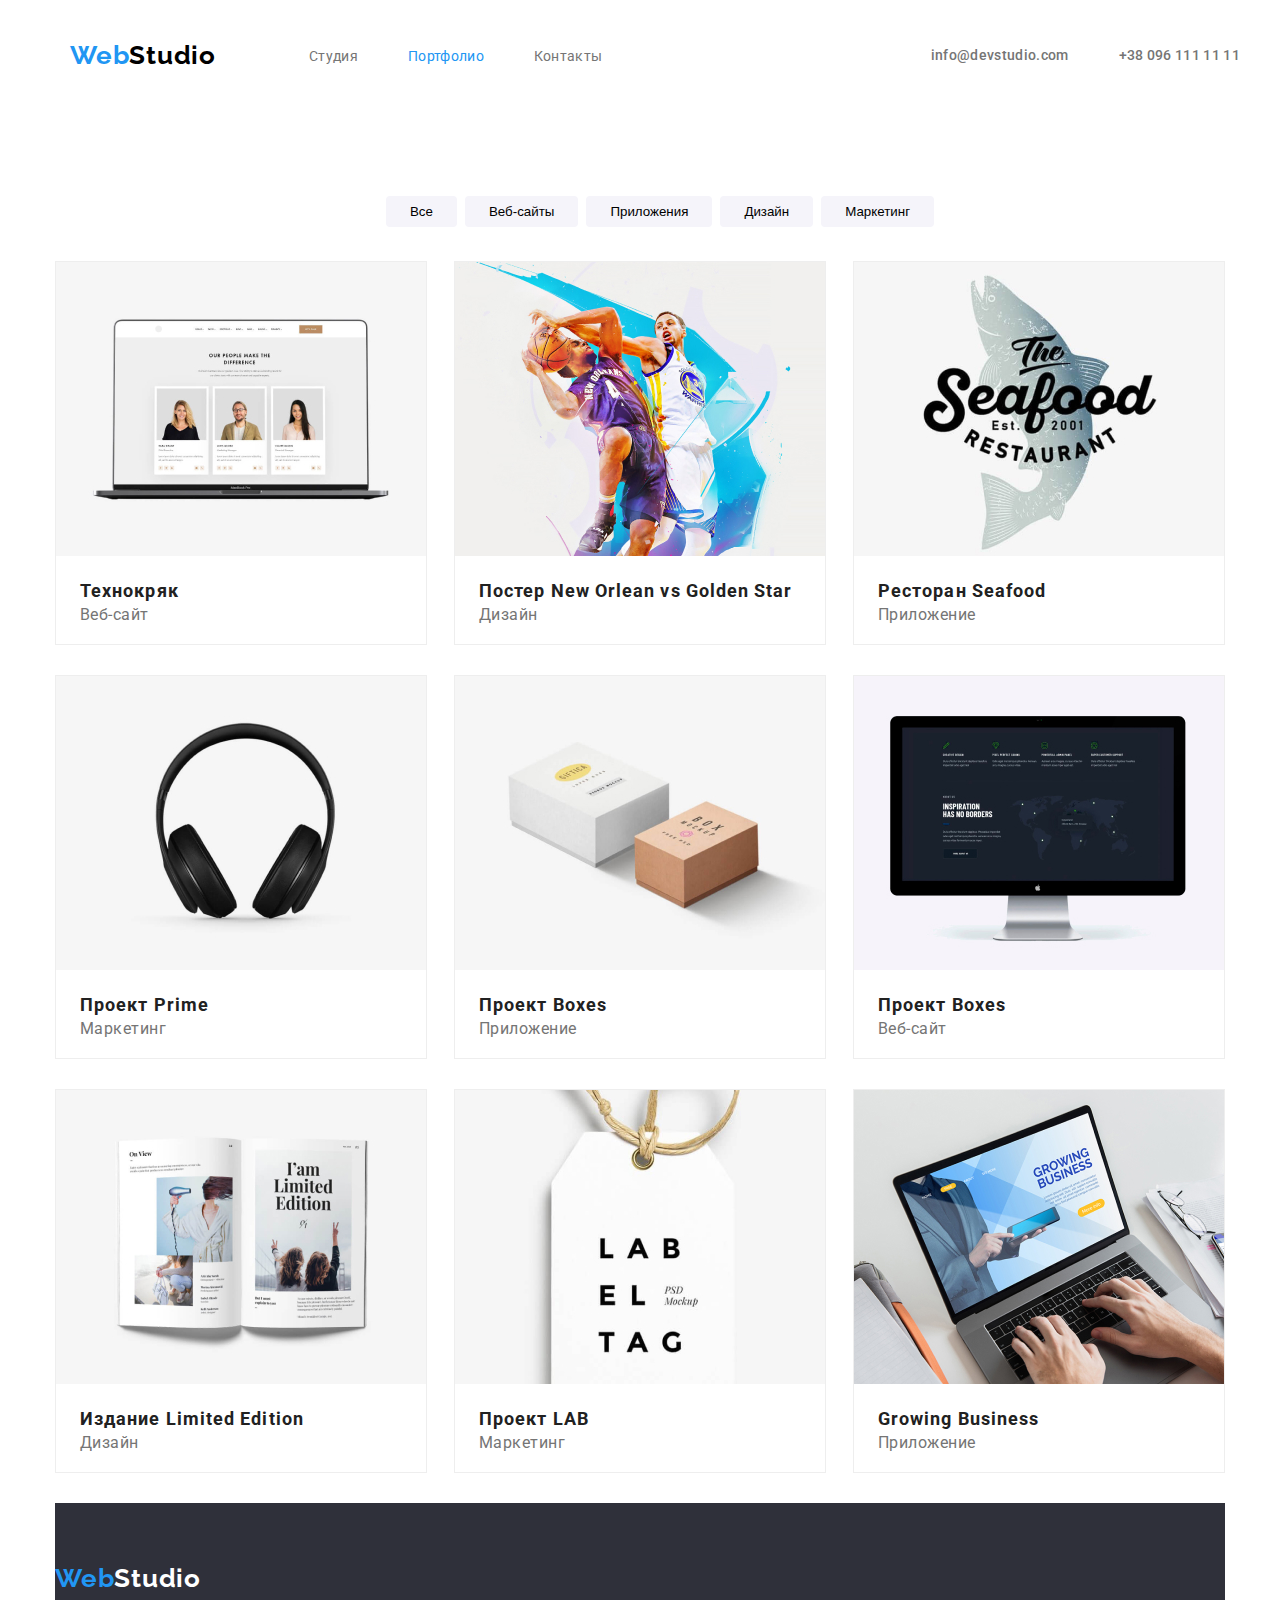
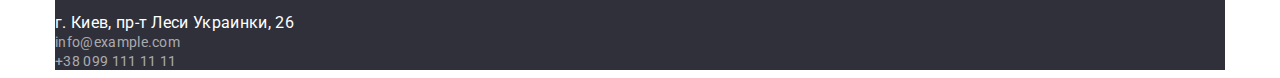
==== portfolio.html @ 0a267958 "Клонирует файлы, добавляет стили, ставит флексы" ====
<!DOCTYPE html>
<html lang="ru">
<head>
    <meta charset="UTF-8">
    <meta name="viewport" content="width=device-width, initial-scale=1.0">
    <title>Портфолио</title>
    <link href="https://fonts.googleapis.com/css2?family=Raleway:wght@700&family=Roboto:wght@400;500;700;900&display=swap" rel="stylesheet">
    <link rel="stylesheet" href="./css/common.css">
    <link rel="stylesheet" href="./css/style.css">
</head>
<body class="page-body container">
    <!-- Шапка сайта -->
    <header class="page-header">
        <nav class="container main-nav">
            <a href="" id="head" lang="en" class="logo">Web<span class="studio-bl">Studio</span></a>
            <ul class="site-nav">
                <li class="list"><a href="./index.html" class="link">Студия</a></li>
                <li class="list"><a href="./portfolio.html" class="link current">Портфолио</a></li>
                <li class="list"><a href="" class="link">Контакты</a></li>
            </ul>
            <ul class="cont-nav">
                <li class="list"><a href="mailto:info@devstudio.com" class="contacts">info@devstudio.com</a></li>
                <li class="list"><a href="tel:+380961111111" class="contacts">+38 096 111 11 11</a></li>
            </ul> 
        </nav>
           
    </header>
    <!-- Основной уникальный контент -->
    <main class="main-port">
        <div class="port-container">
            <h1 class="hidden">Портфолио</h1>
            <ul class="portfolio-list">
                <li class="item"><button class="portfolio-item">Все</button></li>
                <li class="item"><button class="portfolio-item">Веб-сайты</button> </li>
                <li class="item"><button class="portfolio-item">Приложения</button> </li>
                <li class="item"><button class="portfolio-item">Дизайн</button></li>
                <li class="item"><button class="portfolio-item">Маркетинг</button> </li>
            </ul>
            <ul class="works">
                <li class="worklist">
                    <a href="">
                    <img src="./images/Portfolio/img1.jpg" alt="фото открытого ноутбука, на дисплее которого веб-страница">
                    <h2 class="worklist-title links">Технокряк</h2>
                    <p class="worklist-text">Веб-сайт</p>
                        </a>
                </li>
                <li class="worklist">
                    <a href="">
                    <img src="./images/Portfolio/img2.jpg" alt="Иллюстрация: баскетболист в прыжке блокирует бросок оппонента">
                    <h2 class="worklist-title">Постер New Orlean vs Golden Star</h2>
                    <p class="worklist-text">Дизайн</p>
                    </a>
                </li>
                    <li class="worklist">
                        <a href="">
                        <img src="./images/Portfolio/img3.jpg" alt="логотип ресторана морепродуктов">
                        <h2 class="worklist-title">Ресторан Seafood</h2>
                        <p class="worklist-text">Приложение</p>
                        </a>
                    </li>
                    <li class="worklist">
                        <a href="">
                        <img src="./images/Portfolio/img4.jpg" alt="изображение чёрных наушников для ди-джеев на белом фоне">
                        <h2 class="worklist-title">Проект Prime</h2>
                        <p class="worklist-text">Маркетинг</p>
                        </a>
                    </li>
                    <li class="worklist">
                        <a href="">
                        <img src="./images/Portfolio/img5.jpg" alt="изображение двух картонных коробочек, отбрасывающих тень">
                        <h2 class="worklist-title">Проект Boxes</h2>
                        <p class="worklist-text">Приложение</p>
                        </a>
                    </li>
                    <li class="worklist">
                        <a href="">
                        <img src="./images/Portfolio/img6.jpg" alt="изображение двух картонных коробочек, отбрасывающих тень">
                        <h2 class="worklist-title">Проект Boxes</h2>
                        <p class="worklist-text">Веб-сайт</p>
                        </a>
                    </li>
                    <li class="worklist">
                        <a href="">
                        <img src="./images/Portfolio/img7.jpg" alt="фото раскрыттого журнала">
                        <h2 class="worklist-title">Издание Limited Edition</h2>
                        <p class="worklist-text">Дизайн</p>
                        </a>
                    </li>
                    <li class="worklist">
                        <a href="">
                        <img src="./images/Portfolio/img8.jpg" alt="логотип проекта на бирке от одежды">
                        <h2 class="worklist-title">Проект LAB</h2>
                        <p class="worklist-text">Маркетинг</p>
                        </a>
                    </li>
                    <li class="worklist">
                        <a href="">
                        <img src="./images/Portfolio/img9.jpg" alt="кисти рук печатают на клавиатуре ноутбука">
                        <h2 class="worklist-title">Growing Business</h2>
                        <p class="worklist-text">Приложение</p>
                        </a>
                    </li>
            </ul>
        </div>
    </main>
    <!-- Подвал -->
    <footer class="footer">
            <a href="#head" lang="en" class="footer-logo">Web<span class="studio-wh">Studio</span></a>
            <address>
                <p class="footer-address">г. Киев, пр-т Леси Украинки, 26</p>
                <a href="mailto:info@example.com" class="footer-contacts">info@example.com</a><br />
                <a href="tel:+380991111111" class="footer-contacts">+38 099 111 11 11</a>
            </address>
    </footer>
</body>
</html>
---- css/common.css ----
:root { 
    --heading-color:#212121;
    --text-color:#757575;
    --accent-color:#2196F3;
    --primary-bg-color: #fff;
    --secondary-bg-color: #F5F4FA;
    --black-color: #000000;
    --footer-color: #2F303A;
    --border-color: #EEEEEE;
}

.page-header {
    color: var(--black-color: #000000)

}

.main-nav { display: flex;
    align-items: center;
    padding: 0;
}

.site-nav {
    display: flex;
    background: var(--primary-bg-color);
    margin: 0;
    margin-left: 93px;
    padding: 0;
}
.site-nav li { margin-right: 50px;}

.site-nav .list:last-child {
    margin: 0px;
}
.site-nav .link {
    padding-top: 32px;
    padding-bottom: 32px;
    color: var (var(--heading-color))
    font-weight: 500;
    font-size: 14px;
    text-decoration: none;
}

.cont-nav {
    display: flex;
    padding: 0;
    margin: 0;
    margin-left: auto;
}
.cont-nav .list + .list {
    margin-left: 50px;
}

.links {
    text-decoration: none;
}
/* .span { color: var(--black-color);} */

.site-nav .link:hover,
.site-nav .link:focus,
.site-nav .link.current,
.portfolio-item:hover,
.portfolio-item:focus
.contacts:hover,
.contacts:focus
 {
    color: var(--accent-color)
}

.site-nav .list {
    display: block;
    padding-top: 32px;
    padding-bottom: 32px; 
}
.contacts { 
    display: block;
    padding-top: 32px;
    padding-bottom: 32px;
    color: var(--text-color);
    font-weight: 500;
    font-size: 14px;
    text-decoration: none;
}

.logo { 
    display: block;
    padding-top: 32px;
    padding-bottom: 32px;
    color: var(--accent-color); 
    text-decoration: none;
    font-family: Raleway, sans-serif;
    letter-spacing: 0.03em;
    font-weight: 700;
    font-size: 26px;
}

.studio-bl { color: var(--black-color) ;}
.studio-wh { color: var(--primary-bg-color);}

/* Footer */
.footer { background: var(--footer-color)}

.footer-address { 
    color: var(--primary-bg-color);
    font-style: normal;
}
.footer-contacts {
    font-style: normal;
    font-weight: normal;
    font-size: 14px;
    line-height: 1.71px;
    text-decoration: none;
    color: rgba(255, 255, 255, 0.6);
}
.footer-contacts:hover,
.footer-contacts:focus {
    color: var(--accent-color);
}
.footer-logo { 
    display: block;
    padding-top: 60px;
    padding-bottom: 20px;
    color: var(--accent-color); 
    text-decoration: none;
    font-family: Raleway, sans-serif;
    letter-spacing: 0.03em;
    font-weight: 700;
    font-size: 26px;
}
---- css/style.css ----
.html {
    
}
*.
*::before,
*::after {
}
.page-body {
    font-family: -apple-system, Roboto, sans-serif;
    letter-spacing: 0.02em;
    background-color: var(--primary-bg-color);
    
}

a {text-decoration: none;}
p { margin: 0;}
.list 
{ list-style: none;
color: var(--text-color)
 }


/* Hero */
.hero {
    text-align: center;
    margin-bottom: 94px;
    background: var(--footer-color);
}

.hero-title { 
    font-weight: 900;
    font-size: 44px;
    line-height: 1.36;
    letter-spacing: 0.06em;
    text-transform: uppercase;
    color: var(--primary-bg-color);
    margin-top: 0;
    margin-bottom: 30px;

}
.hero-button { 
    font-style: normal;
    font-weight: 700;
    font-size: 16px;
    line-height: 1.87;
    letter-spacing: 0.06em;
    text-decoration: none;
}

/* Section */
.section {
    margin-top: 94px;
    outline: 2px;
}
.title {
    margin: 0px 0px 10px;
}

.text { margin: 0;}

.section-title { 
    color: var(--heading-color);
    font-weight: 700;
    font-size: 36px;
    line-height: 1.16;
    text-align: center;
    letter-spacing: 0.03em;
    margin: 0px 0px 50px;    
}
.section.team { 
    background: var(--secondary-bg-color);}

.hidden {
    display: none;
}

.list {
    padding: 0;
    margin: 0;
}
/* Advantages */
.advantage-list { 
    display: flex;
    justify-content: space-around;
    margin: 0;
    padding: 0;}
.advantage-list .title { 
    color: var(--heading-color);
    font-weight: 700;
    font-size: 14px;
    line-height: 1.14;
    text-transform: uppercase; 
    }
.advantage-list .text { 
    color: var(--text-color);
    font-size: 14px;
    line-height: 1.71;
}

.advantage-list .list {
    width: 270px;
    margin-left: 30px;
}
.advantage-list .list:first-child {
    margin-left: 0px;
}



/* Buttons */ 
.hero-button {
    display: inline-block;
    margin-left: auto;
    margin-right: auto;
    padding-top: 10px;
    padding-bottom: 10px;
    padding-left: 32px;
    padding-right: 32px;
    border-radius: 4px;
    color: var(--primary-bg-color);
    background: var(--accent-color);
    box-shadow: 0px 4px 4px rgba(0, 0, 0, 0.15);
}
.hero-button:hover,
.hero-button:focus {
    background-color: var(--primary-bg-color)
    color: var(--accent-color)
}

/* Чем мы занимаемся */

.working {
    display: flex;
    justify-content: space-between;
    padding: 0;
}

/* Наша команда */
.ul {
    display: flex;
    justify-content: space-between;
    padding: 0;
    padding-bottom: 94px;
    margin: 0;
}
.ul .list {
    width: 270;
    background-color: var(--primary-bg-color);
    text-align: center;
    padding-bottom: 30px;
}

.team-member { 
    color: var(--heading-color);
    margin: 0px 0px 10px;
    padding-top: 30px;
    padding-bottom: 10px;}



/* Portfolio */

.main-port {
    margin-top: 94px;
}
.portfolio-link {
    display: inline-block;
    padding: 20;
    font-style: normal;
    font-weight: 500;
    font-size: 16px;
    line-height: 1.62;
    color: #212121;
    text-decoration: none;
    background-color: #F5F4FA;;
    
}
.portfolio-link:hover,
.portfolio-link:focus,
.portfolio-item:hover,
.portfolio-item:focus {
    color: var(--primary-bg-color);
    background-color: var(--accent-color);
}

.portfolio-list .item:not(:first-child) {
    margin-left: 8px;
}
.portfolio-item {
    border-color: transparent;
    border-radius: 4px;
    background-color: var(--secondary-bg-color);
    padding: 6px 22px;
}


.portfolio-list { 
    display: flex;
    justify-content: center;
    list-style: none;
    margin: 0;
}


.works {
    display: flex;
    flex-wrap: wrap;
    justify-content: space-between;
    padding: 0px;
    list-style: none;
    margin: 34px 0px 0px;
}

.worklist {text-decoration: none;}
.worklist-title {
    font-weight: 700;
    font-size: 18px;
    /* identical to box height, or 200% */
    letter-spacing: 0.06em;
    color: var(--heading-color);
    margin: 20px 0px 0px 24px;
}
.worklist-text {
    font-weight: 400;
    font-size: 16px;
    letter-spacing: 0.03em;
    color: var(--text-color);
    margin: 4px 0px 20px 24px;
}

.worklist {
    /* width: 370px; */
    width: calc((100%-60px) / 3.16);
    margin-bottom: 30px;
    border: 1px solid var(--border-color)
    
    /* margin-right: 30px; */
}
.worklist:nth-child(3n) {
    margin-right: 0;
}

/* Positions */

.container {
    margin-left: auto;
    margin-right: auto;
    width: 1170px;
    padding-right: 15px;
    padding-left: 15px;
}
.port-container {
    margin-left: auto;
    margin-right: auto;
    margin-bottom: 60px;
    width: 1170px;
}
.port-container:nth-last-child(-n+3) {
    margin-bottom: 0;
}
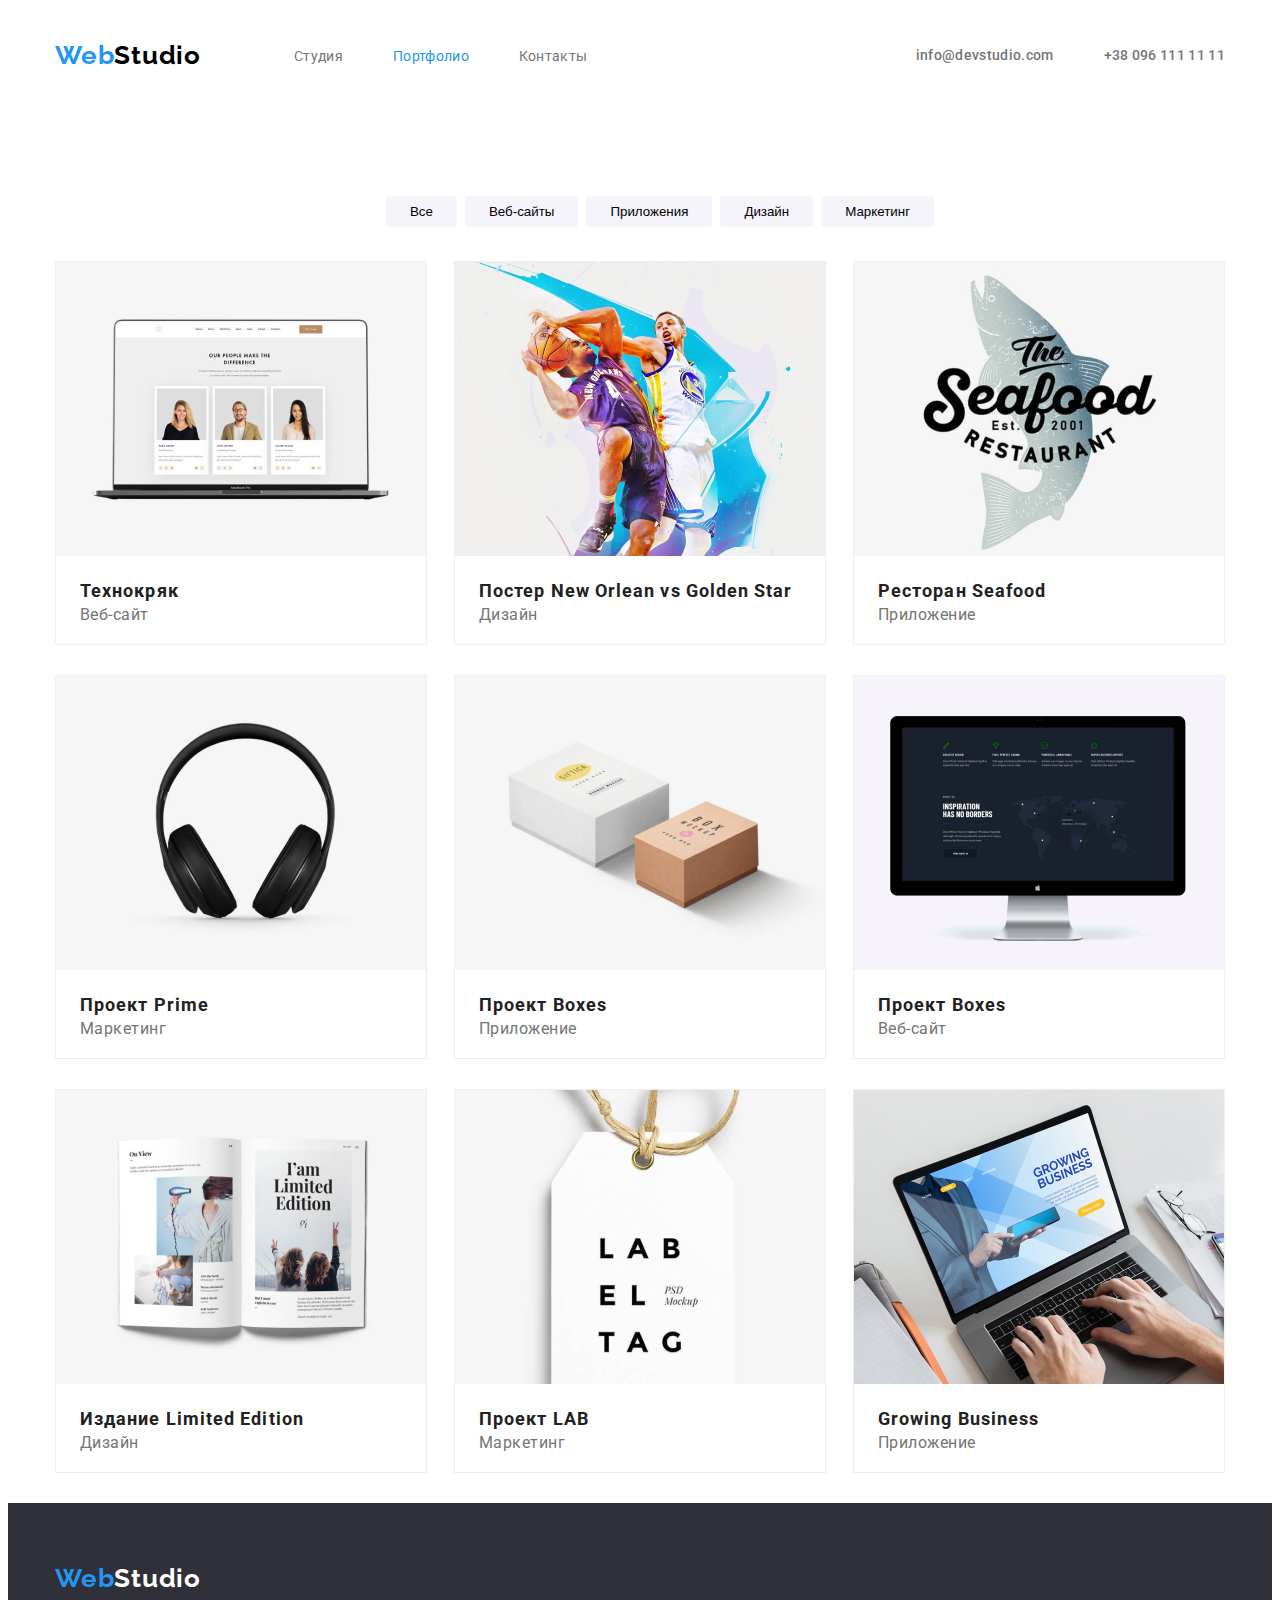
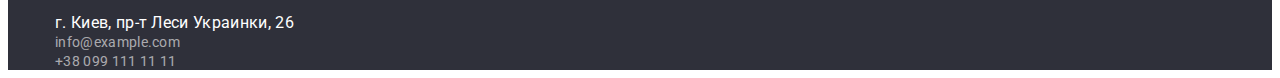
==== commit 6c83311e: "фиксит ошибки с футером и ховером" ====
--- a/portfolio.html
+++ b/portfolio.html
@@ -8,7 +8,7 @@
     <link rel="stylesheet" href="./css/common.css">
     <link rel="stylesheet" href="./css/style.css">
 </head>
-<body class="page-body container">
+<body class="page-body">
     <!-- Шапка сайта -->
     <header class="page-header">
         <nav class="container main-nav">
@@ -19,14 +19,14 @@
                 <li class="list"><a href="" class="link">Контакты</a></li>
             </ul>
             <ul class="cont-nav">
-                <li class="list"><a href="mailto:info@devstudio.com" class="contacts">info@devstudio.com</a></li>
-                <li class="list"><a href="tel:+380961111111" class="contacts">+38 096 111 11 11</a></li>
+                <li class="list"><a href="mailto:info@devstudio.com" class="header-contacts">info@devstudio.com</a></li>
+                <li class="list"><a href="tel:+380961111111" class="header-contacts">+38 096 111 11 11</a></li>
             </ul> 
         </nav>
            
     </header>
     <!-- Основной уникальный контент -->
-    <main class="main-port">
+    <main class="main-port container">
         <div class="port-container">
             <h1 class="hidden">Портфолио</h1>
             <ul class="portfolio-list">
@@ -105,12 +105,14 @@
     </main>
     <!-- Подвал -->
     <footer class="footer">
+        <div class="container">   
             <a href="#head" lang="en" class="footer-logo">Web<span class="studio-wh">Studio</span></a>
             <address>
                 <p class="footer-address">г. Киев, пр-т Леси Украинки, 26</p>
                 <a href="mailto:info@example.com" class="footer-contacts">info@example.com</a><br />
                 <a href="tel:+380991111111" class="footer-contacts">+38 099 111 11 11</a>
             </address>
+        </div> 
     </footer>
 </body>
 </html>
--- a/css/common.css
+++ b/css/common.css
@@ -59,10 +59,8 @@
 .site-nav .link:focus,
 .site-nav .link.current,
 .portfolio-item:hover,
-.portfolio-item:focus
-.contacts:hover,
-.contacts:focus
- {
+.portfolio-item:focus 
+{
     color: var(--accent-color)
 }
 
@@ -71,7 +69,7 @@
     padding-top: 32px;
     padding-bottom: 32px; 
 }
-.contacts { 
+/* .contacts { 
     display: block;
     padding-top: 32px;
     padding-bottom: 32px;
@@ -79,6 +77,19 @@
     font-weight: 500;
     font-size: 14px;
     text-decoration: none;
+} */
+.header-contacts {
+    display: block;
+    padding-top: 32px;
+    padding-bottom: 32px;
+    color: var(--text-color);
+    font-weight: 500;
+    font-size: 14px;
+    text-decoration: none;
+}
+.header-contacts:hover,
+.header-contacts:focus {
+    color: var(--accent-color);
 }
 
 .logo { 
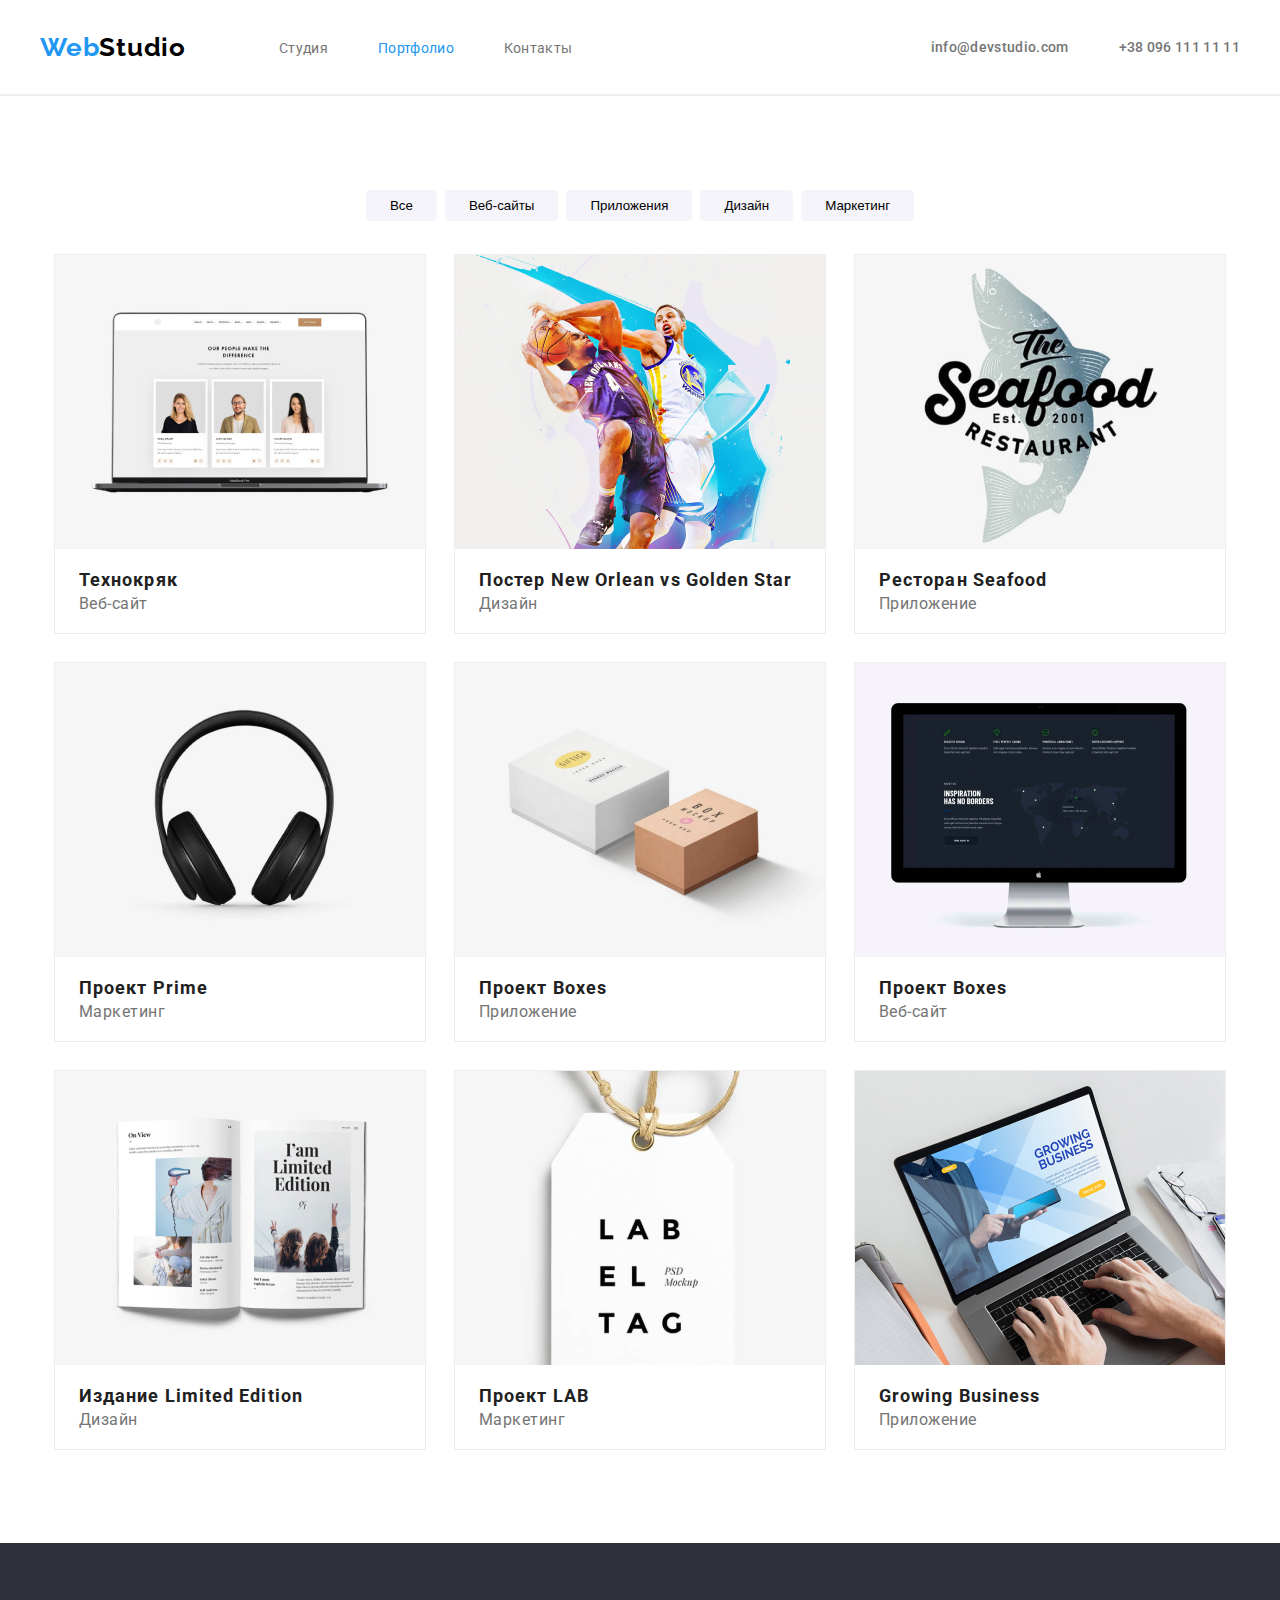
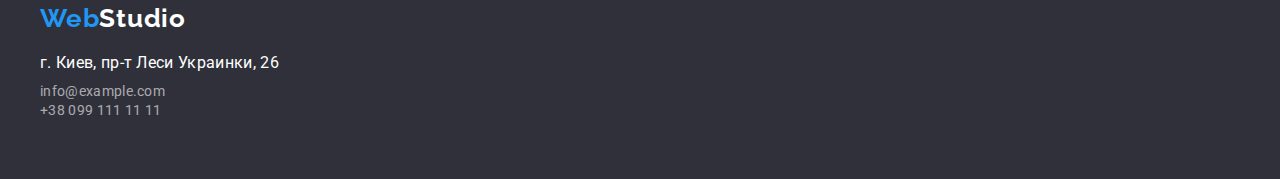
==== commit 9e4d90af: "Вносит коррективы в дз 3 после проверки" ====
--- a/portfolio.html
+++ b/portfolio.html
@@ -10,7 +10,7 @@
 </head>
 <body class="page-body">
     <!-- Шапка сайта -->
-    <header class="page-header">
+    <header class="page-header portfolio">
         <nav class="container main-nav">
             <a href="" id="head" lang="en" class="logo">Web<span class="studio-bl">Studio</span></a>
             <ul class="site-nav">
@@ -26,7 +26,7 @@
            
     </header>
     <!-- Основной уникальный контент -->
-    <main class="main-port container">
+    <main class="main-port">
         <div class="port-container">
             <h1 class="hidden">Портфолио</h1>
             <ul class="portfolio-list">
--- a/css/common.css
+++ b/css/common.css
@@ -10,13 +10,21 @@
 }
 
 .page-header {
-    color: var(--black-color: #000000)
+    color: var(--black-color: #000000);
+    /* border-bottom-width: 3px;
+    border-style: solid;
+    border-color: var(--heading-color) */
+}
 
+.page-header.portfolio {
+    color: var(--black-color: #000000);
+    border-bottom: 2px solid var(--border-color);
 }
 
 .main-nav { display: flex;
     align-items: center;
     padding: 0;
+    
 }
 
 .site-nav {
@@ -59,7 +67,9 @@
 .site-nav .link:focus,
 .site-nav .link.current,
 .portfolio-item:hover,
-.portfolio-item:focus 
+.portfolio-item:focus,
+.header-contacts:hover,
+.header-contacts:focus 
 {
     color: var(--accent-color)
 }
@@ -80,17 +90,16 @@
 } */
 .header-contacts {
     display: block;
-    padding-top: 32px;
-    padding-bottom: 32px;
+    padding: 32px 0px;
     color: var(--text-color);
     font-weight: 500;
     font-size: 14px;
     text-decoration: none;
 }
-.header-contacts:hover,
+/* .header-contacts:hover,
 .header-contacts:focus {
     color: var(--accent-color);
-}
+} */
 
 .logo { 
     display: block;
@@ -108,11 +117,15 @@
 .studio-wh { color: var(--primary-bg-color);}
 
 /* Footer */
-.footer { background: var(--footer-color)}
+.footer { background: var(--footer-color);
+    padding-top: 60px;
+    padding-bottom: 60px;
+    }
 
 .footer-address { 
     color: var(--primary-bg-color);
     font-style: normal;
+    padding-bottom: 9px;
 }
 .footer-contacts {
     font-style: normal;
@@ -121,15 +134,20 @@
     line-height: 1.71px;
     text-decoration: none;
     color: rgba(255, 255, 255, 0.6);
+    margin-bottom: 9px;
 }
+
+.footer-contacts:last-child {
+    margin: 0;
+}
+
 .footer-contacts:hover,
 .footer-contacts:focus {
     color: var(--accent-color);
 }
 .footer-logo { 
     display: block;
-    padding-top: 60px;
-    padding-bottom: 20px;
+    margin-bottom: 20px;
     color: var(--accent-color); 
     text-decoration: none;
     font-family: Raleway, sans-serif;
--- a/css/style.css
+++ b/css/style.css
@@ -10,22 +10,24 @@
     font-family: -apple-system, Roboto, sans-serif;
     letter-spacing: 0.02em;
     background-color: var(--primary-bg-color);
-    
+    margin: 0;
 }
 
 a {text-decoration: none;}
 p { margin: 0;}
+img { display: block;}
 .list 
 { list-style: none;
 color: var(--text-color)
  }
-
+ 
 
 /* Hero */
 .hero {
     text-align: center;
-    margin-bottom: 94px;
     background: var(--footer-color);
+    padding-top: 200px;
+    padding-bottom: 200px;
 }
 
 .hero-title { 
@@ -37,8 +39,8 @@
     color: var(--primary-bg-color);
     margin-top: 0;
     margin-bottom: 30px;
-
-}
+}
+
 .hero-button { 
     font-style: normal;
     font-weight: 700;
@@ -50,7 +52,9 @@
 
 /* Section */
 .section {
-    margin-top: 94px;
+    padding-top: 94px;
+    padding-right: 10px;
+    padding-left: auto;
     outline: 2px;
 }
 .title {
@@ -68,11 +72,19 @@
     letter-spacing: 0.03em;
     margin: 0px 0px 50px;    
 }
-.section.team { 
-    background: var(--secondary-bg-color);}
+.team { 
+    background: var(--secondary-bg-color);
+    padding-bottom: 94px;}
 
 .hidden {
-    display: none;
+    position: absolute;
+    width: 1px;
+    height: 1px;
+    margin: -1px;
+    border: 0;
+    padding: 0;
+    clip: rect(0 0 0 0);
+    overflow: hidden;
 }
 
 .list {
@@ -113,10 +125,7 @@
     display: inline-block;
     margin-left: auto;
     margin-right: auto;
-    padding-top: 10px;
-    padding-bottom: 10px;
-    padding-left: 32px;
-    padding-right: 32px;
+    padding: 10px 32px;
     border-radius: 4px;
     color: var(--primary-bg-color);
     background: var(--accent-color);
@@ -132,37 +141,47 @@
 
 .working {
     display: flex;
-    justify-content: space-between;
-    padding: 0;
+    padding: 0;
+    padding-bottom: 94px;
+    margin: 0;
+}
+.working .list:not(:last-child) {
+    margin-right: 30px;
 }
 
 /* Наша команда */
 .ul {
     display: flex;
-    justify-content: space-between;
-    padding: 0;
-    padding-bottom: 94px;
-    margin: 0;
+    padding: 0;
+    margin: 0;
+}
+
+.ul .list:not(:last-child) {
+    margin-right: 30px;
 }
 .ul .list {
-    width: 270;
+    width: 270px;
     background-color: var(--primary-bg-color);
     text-align: center;
+}
+
+.team-member { 
+    color: var(--heading-color);
+    margin: 0px 0px 10px;
+    margin-top: 30px;
+    margin-bottom: 10px;
+}
+
+.position {
     padding-bottom: 30px;
 }
 
-.team-member { 
-    color: var(--heading-color);
-    margin: 0px 0px 10px;
-    padding-top: 30px;
-    padding-bottom: 10px;}
-
 
 
 /* Portfolio */
 
 .main-port {
-    margin-top: 94px;
+    padding-top: 94px;
 }
 .portfolio-link {
     display: inline-block;
@@ -194,25 +213,32 @@
     padding: 6px 22px;
 }
 
-
 .portfolio-list { 
     display: flex;
     justify-content: center;
     list-style: none;
     margin: 0;
-}
-
+    padding: 0;
+}
 
 .works {
     display: flex;
     flex-wrap: wrap;
-    justify-content: space-between;
     padding: 0px;
     list-style: none;
     margin: 34px 0px 0px;
 }
 
 .worklist {text-decoration: none;}
+
+.worklist:nth-child(3n) {
+    margin-right: 30px;
+}
+
+.worklist:nth-last-child(-n+3) {
+    margin-bottom: 0px;
+}
+
 .worklist-title {
     font-weight: 700;
     font-size: 18px;
@@ -230,10 +256,11 @@
 }
 
 .worklist {
-    /* width: 370px; */
-    width: calc((100%-60px) / 3.16);
+    width: 370px;
+    /* width: calc((100%-60px) / 3.19); */
     margin-bottom: 30px;
-    border: 1px solid var(--border-color)
+    margin-right: 30px;
+    outline: 1px solid var(--border-color)
     
     /* margin-right: 30px; */
 }
@@ -241,19 +268,19 @@
     margin-right: 0;
 }
 
-/* Positions */
+/* Контейнеры */
 
 .container {
     margin-left: auto;
     margin-right: auto;
-    width: 1170px;
+    width: 1200px;
     padding-right: 15px;
     padding-left: 15px;
 }
 .port-container {
     margin-left: auto;
     margin-right: auto;
-    margin-bottom: 60px;
+    padding-bottom: 94px;
     width: 1170px;
 }
 .port-container:nth-last-child(-n+3) {
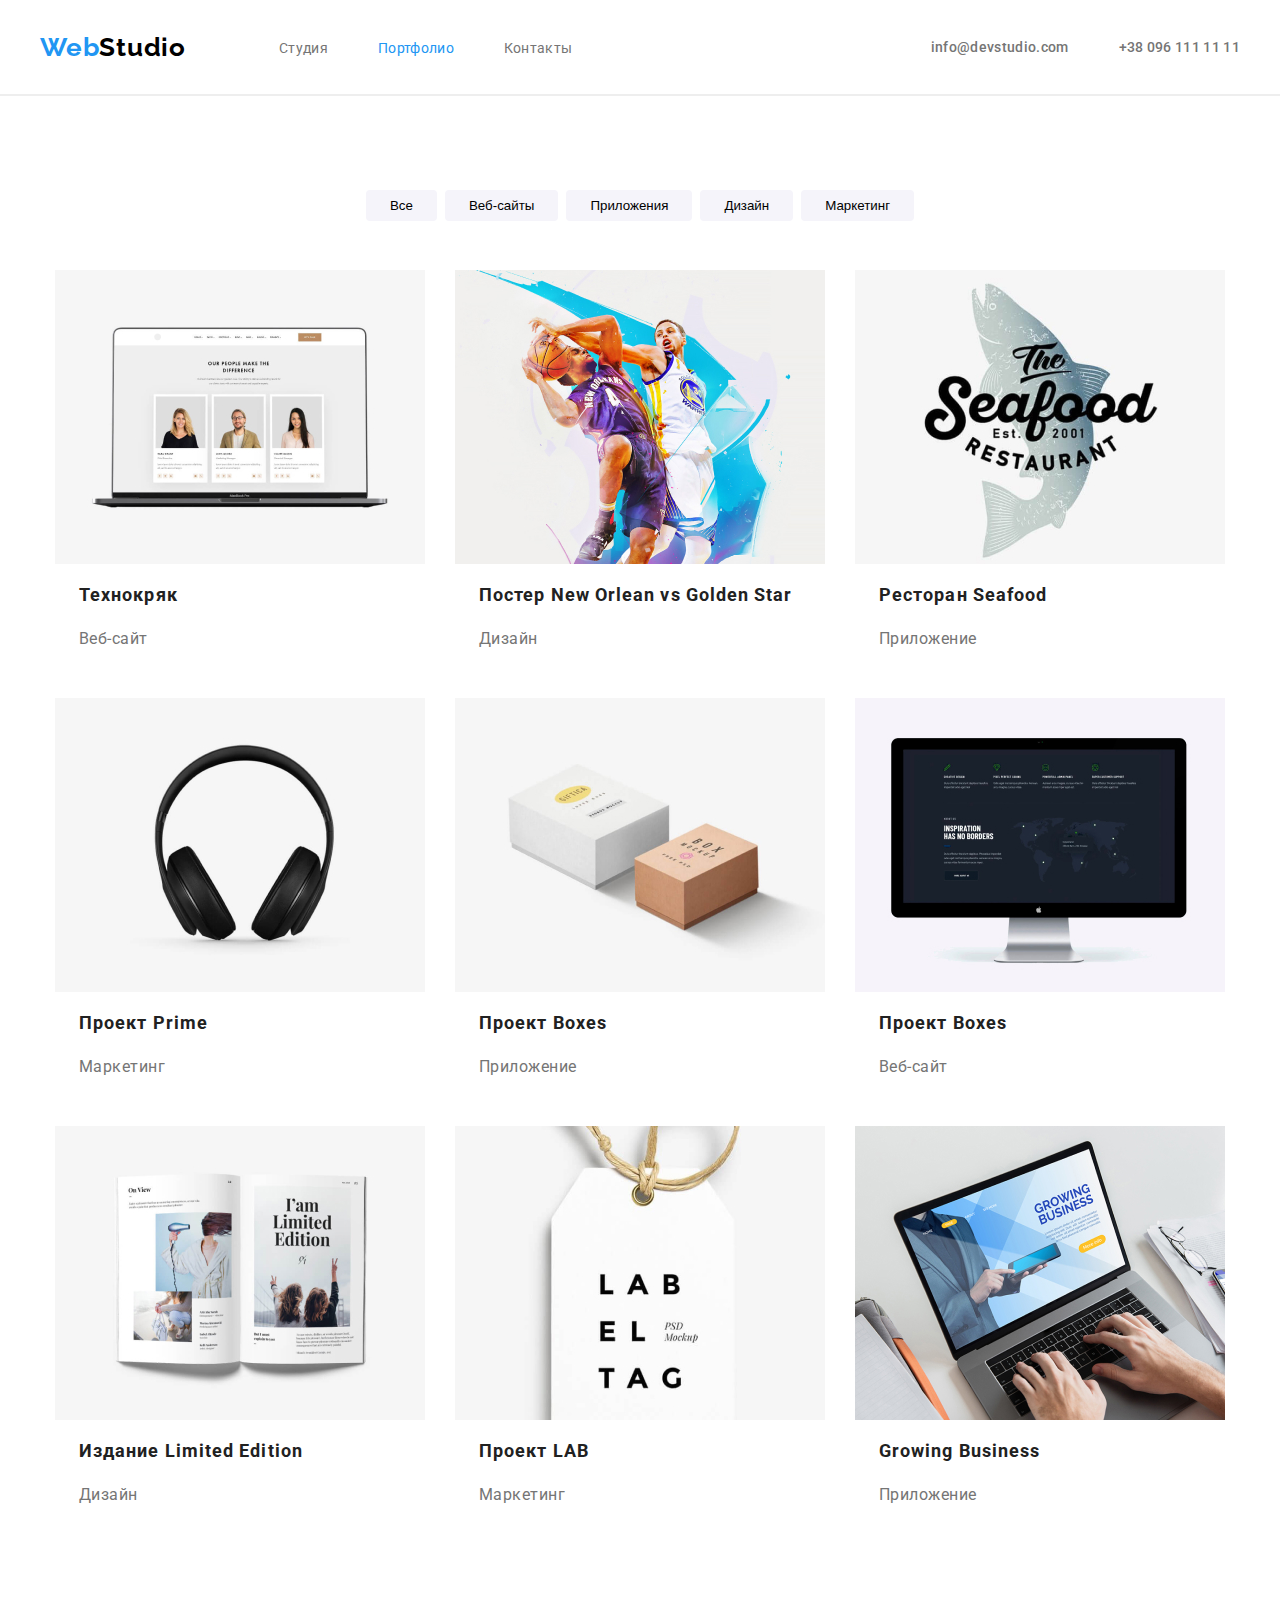
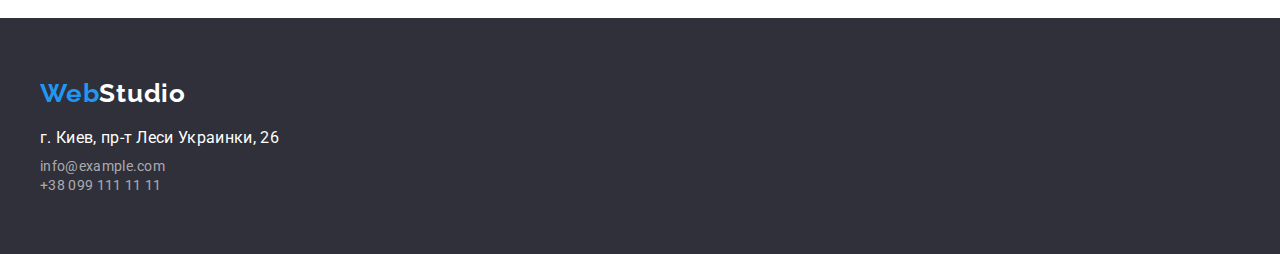
==== commit ae2eaf2b: "Вносит ФИНАЛЬНЫЕ корректировки в дз 3" ====
--- a/portfolio.html
+++ b/portfolio.html
@@ -39,63 +39,80 @@
             <ul class="works">
                 <li class="worklist">
                     <a href="">
-                    <img src="./images/Portfolio/img1.jpg" alt="фото открытого ноутбука, на дисплее которого веб-страница">
-                    <h2 class="worklist-title links">Технокряк</h2>
-                    <p class="worklist-text">Веб-сайт</p>
-                        </a>
+                        <img src="./images/Portfolio/img1.jpg" alt="фото открытого ноутбука, на дисплее которого веб-страница">
+                        <div class="work-item">
+                            <h2 class="worklist-title links">Технокряк</h2>
+                            <p class="worklist-text">Веб-сайт</p>
+                        </div>
+                    </a>
                 </li>
                 <li class="worklist">
                     <a href="">
                     <img src="./images/Portfolio/img2.jpg" alt="Иллюстрация: баскетболист в прыжке блокирует бросок оппонента">
-                    <h2 class="worklist-title">Постер New Orlean vs Golden Star</h2>
-                    <p class="worklist-text">Дизайн</p>
+                    <div class="work-item">
+                        <h2 class="worklist-title">Постер New Orlean vs Golden Star</h2>
+                        <p class="worklist-text">Дизайн</p>
+                    </div>
                     </a>
                 </li>
                     <li class="worklist">
                         <a href="">
                         <img src="./images/Portfolio/img3.jpg" alt="логотип ресторана морепродуктов">
-                        <h2 class="worklist-title">Ресторан Seafood</h2>
-                        <p class="worklist-text">Приложение</p>
+                        <div class="work-item">
+                            <h2 class="worklist-title">Ресторан Seafood</h2>
+                            <p class="worklist-text">Приложение</p>
+                        </div>
                         </a>
                     </li>
                     <li class="worklist">
                         <a href="">
                         <img src="./images/Portfolio/img4.jpg" alt="изображение чёрных наушников для ди-джеев на белом фоне">
-                        <h2 class="worklist-title">Проект Prime</h2>
-                        <p class="worklist-text">Маркетинг</p>
+                        <div class="work-item">
+                            <h2 class="worklist-title">Проект Prime</h2>
+                            <p class="worklist-text">Маркетинг</p>
+                        </div>
                         </a>
                     </li>
                     <li class="worklist">
                         <a href="">
                         <img src="./images/Portfolio/img5.jpg" alt="изображение двух картонных коробочек, отбрасывающих тень">
-                        <h2 class="worklist-title">Проект Boxes</h2>
-                        <p class="worklist-text">Приложение</p>
+                        <div class="work-item">
+                            <h2 class="worklist-title">Проект Boxes</h2>
+                            <p class="worklist-text">Приложение</p>
+                        </div>
                         </a>
                     </li>
                     <li class="worklist">
                         <a href="">
                         <img src="./images/Portfolio/img6.jpg" alt="изображение двух картонных коробочек, отбрасывающих тень">
-                        <h2 class="worklist-title">Проект Boxes</h2>
-                        <p class="worklist-text">Веб-сайт</p>
+                        <div class="work-item">
+                            <h2 class="worklist-title">Проект Boxes</h2>
+                            <p class="worklist-text">Веб-сайт</p>
+                        </div>
                         </a>
                     </li>
                     <li class="worklist">
                         <a href="">
                         <img src="./images/Portfolio/img7.jpg" alt="фото раскрыттого журнала">
-                        <h2 class="worklist-title">Издание Limited Edition</h2>
-                        <p class="worklist-text">Дизайн</p>
+                        <div class="work-item">
+                            <h2 class="worklist-title">Издание Limited Edition</h2>
+                            <p class="worklist-text">Дизайн</p>
+                        </div>
                         </a>
                     </li>
                     <li class="worklist">
                         <a href="">
                         <img src="./images/Portfolio/img8.jpg" alt="логотип проекта на бирке от одежды">
-                        <h2 class="worklist-title">Проект LAB</h2>
-                        <p class="worklist-text">Маркетинг</p>
+                        <div class="work-item">
+                            <h2 class="worklist-title">Проект LAB</h2>
+                            <p class="worklist-text">Маркетинг</p>
+                        </div>
                         </a>
                     </li>
                     <li class="worklist">
                         <a href="">
                         <img src="./images/Portfolio/img9.jpg" alt="кисти рук печатают на клавиатуре ноутбука">
+                        <div class="work-item">
                         <h2 class="worklist-title">Growing Business</h2>
                         <p class="worklist-text">Приложение</p>
                         </a>
--- a/css/common.css
+++ b/css/common.css
@@ -125,7 +125,7 @@
 .footer-address { 
     color: var(--primary-bg-color);
     font-style: normal;
-    padding-bottom: 9px;
+    margin-bottom: 9px;
 }
 .footer-contacts {
     font-style: normal;
@@ -134,9 +134,12 @@
     line-height: 1.71px;
     text-decoration: none;
     color: rgba(255, 255, 255, 0.6);
+    
+}
+
+.par {
     margin-bottom: 9px;
 }
-
 .footer-contacts:last-child {
     margin: 0;
 }
--- a/css/style.css
+++ b/css/style.css
@@ -19,6 +19,7 @@
 .list 
 { list-style: none;
 color: var(--text-color)
+
  }
  
 
@@ -36,9 +37,17 @@
     line-height: 1.36;
     letter-spacing: 0.06em;
     text-transform: uppercase;
+    margin-right: auto;
+    margin-left: auto;
     color: var(--primary-bg-color);
     margin-top: 0;
     margin-bottom: 30px;
+}
+
+.hero-container {
+    width: 696px;
+    margin-right: auto;
+    margin-left: auto;
 }
 
 .hero-button { 
@@ -52,11 +61,17 @@
 
 /* Section */
 .section {
+    padding: 94px 0px;
+    /* padding-right: 10px;
+    padding-left: auto; */
+}
+
+.advantage-section {
     padding-top: 94px;
-    padding-right: 10px;
-    padding-left: auto;
-    outline: 2px;
-}
+    /* padding-right: 10px;
+    padding-left: auto; */
+    }       
+.section:first-child { padding-bottom: 0;}
 .title {
     margin: 0px 0px 10px;
 }
@@ -142,8 +157,12 @@
 .working {
     display: flex;
     padding: 0;
-    padding-bottom: 94px;
-    margin: 0;
+    /* padding-bottom: 94px; */
+    margin: 0;
+}
+
+.working .list {
+    width: 370px;
 }
 .working .list:not(:last-child) {
     margin-right: 30px;
@@ -165,24 +184,29 @@
     text-align: center;
 }
 
+.team-item {
+margin-bottom: 30px;
+margin-top: 30px;
+}
+
 .team-member { 
     color: var(--heading-color);
     margin: 0px 0px 10px;
-    margin-top: 30px;
+    /* margin-top: 30px; */
     margin-bottom: 10px;
 }
 
-.position {
+/* .position {
     padding-bottom: 30px;
-}
+} */
 
 
 
 /* Portfolio */
 
-.main-port {
+/* .main-port {
     padding-top: 94px;
-}
+} */
 .portfolio-link {
     display: inline-block;
     padding: 20;
@@ -217,7 +241,7 @@
     display: flex;
     justify-content: center;
     list-style: none;
-    margin: 0;
+    margin: 0px 0px 34px;
     padding: 0;
 }
 
@@ -225,18 +249,33 @@
     display: flex;
     flex-wrap: wrap;
     padding: 0px;
+    margin: 0;
     list-style: none;
-    margin: 34px 0px 0px;
-}
-
-.worklist {text-decoration: none;}
+}
+
+.worklist {
+    /* width: 370px; */
+    width: calc((100% - 30px * 2) / 3);
+    margin: 15px;
+    outline: 1px solid var(--border-color)
+    text-decoration: none;
+    /* margin-right: 30px; */
+}
+
+.worklist:nth-child(3n + 1) {
+    margin-left: 0;
+}
 
 .worklist:nth-child(3n) {
-    margin-right: 30px;
+    margin-right: 0;
 }
 
 .worklist:nth-last-child(-n+3) {
     margin-bottom: 0px;
+}
+
+.work-item {
+padding: 20px 24px;
 }
 
 .worklist-title {
@@ -245,28 +284,19 @@
     /* identical to box height, or 200% */
     letter-spacing: 0.06em;
     color: var(--heading-color);
-    margin: 20px 0px 0px 24px;
+    margin-bottom: 24px;
+    margin-top: 0;
 }
 .worklist-text {
     font-weight: 400;
     font-size: 16px;
     letter-spacing: 0.03em;
     color: var(--text-color);
-    margin: 4px 0px 20px 24px;
-}
-
-.worklist {
-    width: 370px;
-    /* width: calc((100%-60px) / 3.19); */
-    margin-bottom: 30px;
-    margin-right: 30px;
-    outline: 1px solid var(--border-color)
-    
-    /* margin-right: 30px; */
-}
-.worklist:nth-child(3n) {
-    margin-right: 0;
-}
+    /* margin: 4px 0px 20px 24px; */
+}
+
+
+
 
 /* Контейнеры */
 
@@ -281,7 +311,9 @@
     margin-left: auto;
     margin-right: auto;
     padding-bottom: 94px;
+    padding-top: 94px;
     width: 1170px;
+
 }
 .port-container:nth-last-child(-n+3) {
     margin-bottom: 0;
